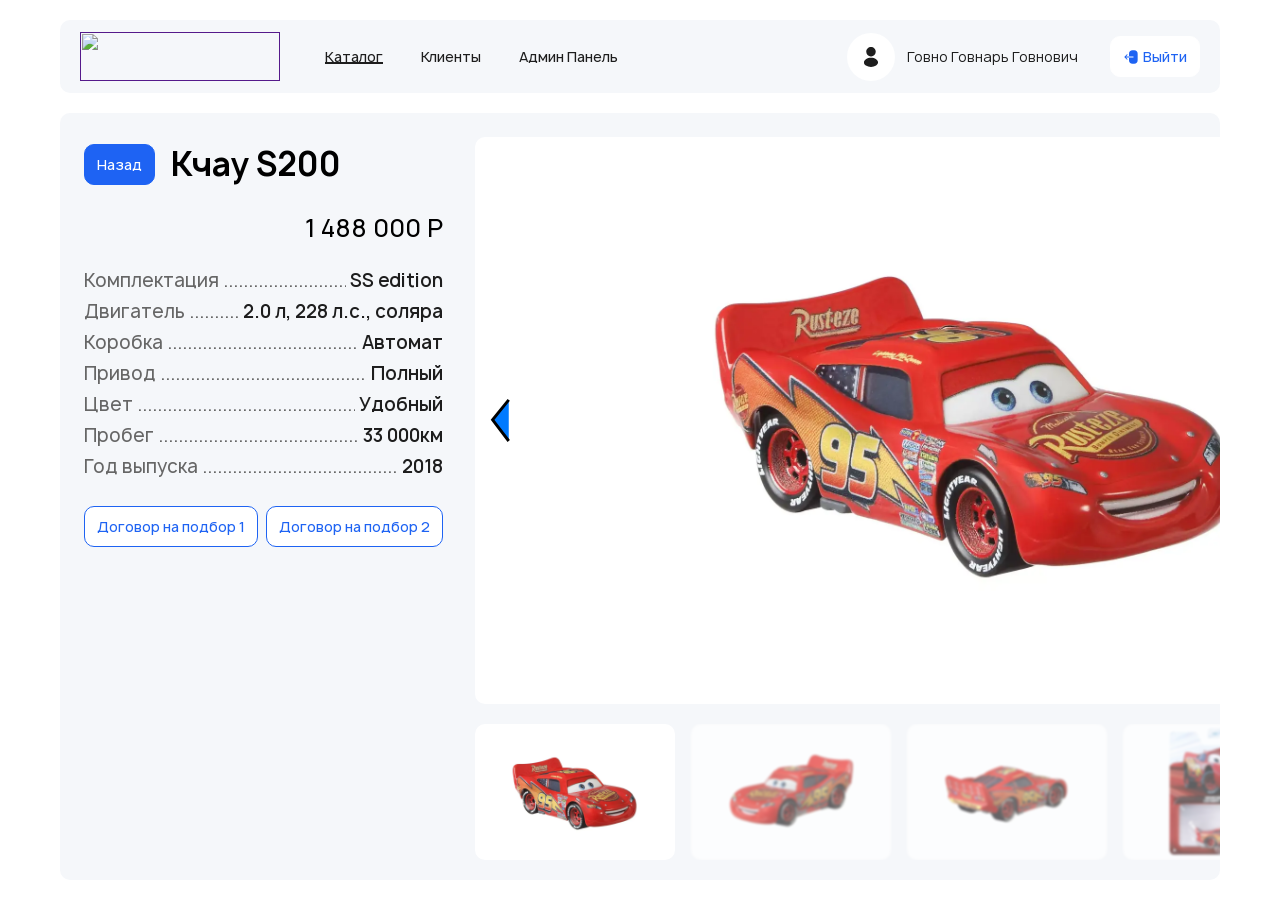
==== detail.html @ e799d73d "Feature: detail add" ====
<!doctype html>
<html lang="ru">
  <head>
    <meta charset="UTF-8" />
    <meta name="viewport" content="width=device-width, initial-scale=1.0" />
    <title>Бибики</title>
    <link rel="stylesheet" href="./src/style/reset.css" />
    <link rel="stylesheet" href="./src/libs/nouislider.min.css" />
    <link rel="stylesheet" href="./src/libs/swiper-bundle.min.css" />
    <link rel="stylesheet" href="./src/style/general/style-general.css" />
    <link rel="stylesheet" href="./src/style/detail/style-detail.css" />
    <script src="./src/libs/nouislider.min.js"></script>
    <script defer src="./src/libs/swiper-bundle.min.js"></script>
    <script defer src="./src/script/main.js"></script>
    <script defer src="./src/script/detail.js"></script>
  </head>
  <body>
    <header class="header">
      <div class="header__container">
        <a class="header__logo" href="">
          <img src="" alt="" />
        </a>

        <nav class="header__nav nav">
          <ul class="nav__list list">
            <li class="list__item"><a class="button link--active" href="index.html">Каталог</a></li>
            <li class="list__item"><a class="button" href="client.html">Клиенты</a></li>
            <li class="list__item"><a class="button" href="admin.html">Админ Панель</a></li>
          </ul>
        </nav>

        <a href="" class="header__profile">
          <img src="./src/assets/images/profile.svg" alt="" />

          <p>Говно Говнарь Говнович</p>
        </a>

        <a href="" class="button button-white header__logout">
          <img src="./src/assets/images/logout.svg" alt="" />
          Выйти
        </a>
      </div>
    </header>

    <main>
      <section class="detail">
        <div class="detail__container">
          <div class="detail__wrap detail__wrap-left">
            <div class="detail__title">
              <a class="button button-primary push-back" href="index.html">Назад</a>

              <h1>Кчау S200</h1>

              <p class="detail__price">1 488 000 P</p>
            </div>

            <ul class="detail__info">
              <li>
                Комплектация

                <div></div>

                <span>SS edition</span>
              </li>

              <li>
                Двигатель

                <div></div>

                <span>2.0 л, 228 л.с., соляра</span>
              </li>

              <li>
                Коробка

                <div></div>

                <span>Автомат</span>
              </li>

              <li>
                Привод

                <div></div>

                <span>Полный</span>
              </li>

              <li>
                Цвет

                <div></div>

                <span>Удобный</span>
              </li>

              <li>
                Пробег

                <div></div>

                <span>33 000км</span>
              </li>

              <li>
                Год выпуска

                <div></div>

                <span>2018</span>
              </li>
            </ul>

            <div class="detail__buttons">
              <button class="button-secondary">Договор на подбор 1</button>

              <button class="button-secondary">Договор на подбор 2</button>
            </div>
          </div>

          <div class="detail__wrap detail__wrap-right">
            <div class="swiper detail__slider">
              <div class="swiper-wrapper">
                <div class="swiper-slide">
                  <img
                    data-fancybox="gallery"
                    src="./src/assets/images/catalog-card1.webp"
                    alt=""
                  />
                </div>

                <div class="swiper-slide">
                  <img
                    data-fancybox="gallery"
                    src="./src/assets/images/catalog-card2.webp"
                    alt=""
                  />
                </div>

                <div class="swiper-slide">
                  <img
                    data-fancybox="gallery"
                    src="./src/assets/images/catalog-card3.webp"
                    alt=""
                  />
                </div>

                <div class="swiper-slide">
                  <img
                    data-fancybox="gallery"
                    src="./src/assets/images/catalog-card4.webp"
                    alt=""
                  />
                </div>
              </div>

              <div class="swiper-button-next">
                <svg width="7" height="15" viewBox="0 0 7 15" fill="none">
                  <path d="M0.398438 0.302734L5.89844 7.52496L0.398438 14.3027" stroke="black" />
                </svg>
              </div>
              <div class="swiper-button-prev">
                <svg width="7" height="15" viewBox="0 0 7 15" fill="none">
                  <path d="M6.13672 14.3154L0.636719 7.09321L6.13672 0.31543" stroke="black" />
                </svg>
              </div>
            </div>

            <div class="swiper detail__gallery">
              <div class="swiper-wrapper">
                <div class="swiper-slide">
                  <img
                    data-fancybox="gallery"
                    src="./src/assets/images/catalog-card1.webp"
                    alt=""
                  />
                </div>

                <div class="swiper-slide">
                  <img
                    data-fancybox="gallery"
                    src="./src/assets/images/catalog-card2.webp"
                    alt=""
                  />
                </div>

                <div class="swiper-slide">
                  <img
                    data-fancybox="gallery"
                    src="./src/assets/images/catalog-card3.webp"
                    alt=""
                  />
                </div>

                <div class="swiper-slide">
                  <img
                    data-fancybox="gallery"
                    src="./src/assets/images/catalog-card4.webp"
                    alt=""
                  />
                </div>
              </div>
            </div>
          </div>
        </div>
      </section>
    </main>

    <footer></footer>

    <aside class="overlay"></aside>
  </body>
</html>
---- src/libs/nouislider.min.css ----
.noUi-target,.noUi-target *{-webkit-touch-callout:none;-webkit-tap-highlight-color:transparent;-webkit-user-select:none;-ms-touch-action:none;touch-action:none;-ms-user-select:none;-moz-user-select:none;user-select:none;-moz-box-sizing:border-box;box-sizing:border-box}.noUi-target{position:relative}.noUi-base,.noUi-connects{width:100%;height:100%;position:relative;z-index:1}.noUi-connects{overflow:hidden;z-index:0}.noUi-connect,.noUi-origin{will-change:transform;position:absolute;z-index:1;top:0;right:0;height:100%;width:100%;-ms-transform-origin:0 0;-webkit-transform-origin:0 0;-webkit-transform-style:preserve-3d;transform-origin:0 0;transform-style:flat}.noUi-txt-dir-rtl.noUi-horizontal .noUi-origin{left:0;right:auto}.noUi-vertical .noUi-origin{top:-100%;width:0}.noUi-horizontal .noUi-origin{height:0}.noUi-handle{-webkit-backface-visibility:hidden;backface-visibility:hidden;position:absolute}.noUi-touch-area{height:100%;width:100%}.noUi-state-tap .noUi-connect,.noUi-state-tap .noUi-origin{-webkit-transition:transform .3s;transition:transform .3s}.noUi-state-drag *{cursor:inherit!important}.noUi-horizontal{height:18px}.noUi-horizontal .noUi-handle{width:34px;height:28px;right:-17px;top:-6px}.noUi-vertical{width:18px}.noUi-vertical .noUi-handle{width:28px;height:34px;right:-6px;bottom:-17px}.noUi-txt-dir-rtl.noUi-horizontal .noUi-handle{left:-17px;right:auto}.noUi-target{background:#FAFAFA;border-radius:4px;border:1px solid #D3D3D3;box-shadow:inset 0 1px 1px #F0F0F0,0 3px 6px -5px #BBB}.noUi-connects{border-radius:3px}.noUi-connect{background:#3FB8AF}.noUi-draggable{cursor:ew-resize}.noUi-vertical .noUi-draggable{cursor:ns-resize}.noUi-handle{border:1px solid #D9D9D9;border-radius:3px;background:#FFF;cursor:default;box-shadow:inset 0 0 1px #FFF,inset 0 1px 7px #EBEBEB,0 3px 6px -3px #BBB}.noUi-active{box-shadow:inset 0 0 1px #FFF,inset 0 1px 7px #DDD,0 3px 6px -3px #BBB}.noUi-handle:after,.noUi-handle:before{content:"";display:block;position:absolute;height:14px;width:1px;background:#E8E7E6;left:14px;top:6px}.noUi-handle:after{left:17px}.noUi-vertical .noUi-handle:after,.noUi-vertical .noUi-handle:before{width:14px;height:1px;left:6px;top:14px}.noUi-vertical .noUi-handle:after{top:17px}[disabled] .noUi-connect{background:#B8B8B8}[disabled] .noUi-handle,[disabled].noUi-handle,[disabled].noUi-target{cursor:not-allowed}.noUi-pips,.noUi-pips *{-moz-box-sizing:border-box;box-sizing:border-box}.noUi-pips{position:absolute;color:#999}.noUi-value{position:absolute;white-space:nowrap;text-align:center}.noUi-value-sub{color:#ccc;font-size:10px}.noUi-marker{position:absolute;background:#CCC}.noUi-marker-sub{background:#AAA}.noUi-marker-large{background:#AAA}.noUi-pips-horizontal{padding:10px 0;height:80px;top:100%;left:0;width:100%}.noUi-value-horizontal{-webkit-transform:translate(-50%,50%);transform:translate(-50%,50%)}.noUi-rtl .noUi-value-horizontal{-webkit-transform:translate(50%,50%);transform:translate(50%,50%)}.noUi-marker-horizontal.noUi-marker{margin-left:-1px;width:2px;height:5px}.noUi-marker-horizontal.noUi-marker-sub{height:10px}.noUi-marker-horizontal.noUi-marker-large{height:15px}.noUi-pips-vertical{padding:0 10px;height:100%;top:0;left:100%}.noUi-value-vertical{-webkit-transform:translate(0,-50%);transform:translate(0,-50%);padding-left:25px}.noUi-rtl .noUi-value-vertical{-webkit-transform:translate(0,50%);transform:translate(0,50%)}.noUi-marker-vertical.noUi-marker{width:5px;height:2px;margin-top:-1px}.noUi-marker-vertical.noUi-marker-sub{width:10px}.noUi-marker-vertical.noUi-marker-large{width:15px}.noUi-tooltip{display:block;position:absolute;border:1px solid #D9D9D9;border-radius:3px;background:#fff;color:#000;padding:5px;text-align:center;white-space:nowrap}.noUi-horizontal .noUi-tooltip{-webkit-transform:translate(-50%,0);transform:translate(-50%,0);left:50%;bottom:120%}.noUi-vertical .noUi-tooltip{-webkit-transform:translate(0,-50%);transform:translate(0,-50%);top:50%;right:120%}.noUi-horizontal .noUi-origin>.noUi-tooltip{-webkit-transform:translate(50%,0);transform:translate(50%,0);left:auto;bottom:10px}.noUi-vertical .noUi-origin>.noUi-tooltip{-webkit-transform:translate(0,-18px);transform:translate(0,-18px);top:auto;right:28px}
---- src/style/general/style-general.css ----
@font-face {
  font-family: "Manrope";
  src: local("Manrope-Regular"), local("Manrope Regular"), url("../../assets/fonts/Manrope-Thin.woff2") format("woff2");
  font-weight: 200;
  font-style: normal;
}
@font-face {
  font-family: "Manrope";
  src: local("Manrope-Light"), local("Manrope Light"), url("../../assets/fonts/Manrope-Light.woff2") format("woff2");
  font-weight: 300;
  font-style: normal;
}
@font-face {
  font-family: "Manrope";
  src: local("Manrope-Regular"), local("Manrope Regular"), url("../../assets/fonts/Manrope-Regular.woff2") format("woff2");
  font-weight: 400;
  font-style: normal;
}
@font-face {
  font-family: "Manrope";
  src: local("Manrope-Medium"), local("Manrope Medium"), url("../../assets/fonts/Manrope-Medium.woff2") format("woff2");
  font-weight: 500;
  font-style: normal;
}
@font-face {
  font-family: "Manrope";
  src: local("Manrope-Semibold"), local("Manrope Semibold"), url("../../assets/fonts/Manrope-Semibold.woff2") format("woff2");
  font-weight: 600;
  font-style: normal;
}
@font-face {
  font-family: "Manrope";
  src: local("Manrope-Bold"), local("Manrope Bold"), url("../../assets/fonts/Manrope-Bold.woff2") format("woff2");
  font-weight: 700;
  font-style: normal;
}
@font-face {
  font-family: "Manrope";
  src: local("Manrope-ExtraBold"), local("Manrope ExtraBold"), url("../../assets/fonts/Manrope-ExtraBold.woff2") format("woff2");
  font-weight: 800;
  font-style: normal;
}
html {
  box-sizing: border-box;
  scroll-behavior: smooth;
}

*,
*::after,
*::before {
  box-sizing: inherit;
  font-family: "Manrope";
}

img {
  max-width: 100%;
}

input::-webkit-outer-spin-button,
input::-webkit-inner-spin-button {
  -webkit-appearance: none;
  margin: 0;
}

/* Firefox */
input[type=number] {
  -moz-appearance: textfield;
}

body {
  min-width: 320px;
  font-family: "Manrope";
  font-weight: 400;
  position: relative;
  margin: 0;
  height: 100vh;
  display: flex;
  flex-direction: column;
  max-width: 1920px;
  margin: 0 auto;
}
@media (max-width: 2040px) {
  body {
    margin: 0 60px;
  }
}

button,
.button {
  font-family: "Manrope";
  display: flex;
  padding: 10px 16px;
  font-size: 16px;
  font-weight: 500;
  border-radius: 10px;
  border: 1px solid transparent;
  background-color: transparent;
  color: #1d1d1d;
  cursor: pointer;
  text-wrap: nowrap;
  justify-content: center;
  align-items: center;
  gap: 4px;
  transition: color 0.3s ease-in-out, background-color 0.3s ease-in-out, border-color 0.3s ease-in-out;
}
@media (max-width: 1600px) {
  button,
  .button {
    font-size: 14px;
    padding: 8px 12px;
  }
}

.button-primary {
  background-color: #1e63f3;
  color: #ffffff;
  border: 1px solid #1e63f3;
}
.button-primary:hover {
  background-color: #1554d0;
  border-color: #1554d0;
}
.button-primary:active {
  background-color: #0d3fa5;
  border-color: #0d3fa5;
}
.button-primary[disabled=disabled], .button-primary:disabled {
  background-color: #d6d6d6;
  border-color: #d6d6d6;
}

.button-secondary {
  background-color: #ffffff;
  color: #1e63f3;
  border: 1px solid #1e63f3;
}
.button-secondary:hover {
  border-color: #1554d0;
  background-color: #e3edff;
}
.button-secondary:active {
  color: #0d3fa5;
  border-color: #c9dcff;
  background-color: #c9dcff;
}
.button-secondary[disabled=disabled], .button-secondary:disabled {
  background-color: #d6d6d6;
}

.button-destructive {
  background-color: #f44336;
  color: #ffffff;
  border: 1px solid #f44336;
}
.button-destructive:hover {
  background-color: #d32f2f;
  border-color: #d32f2f;
}
.button-destructive:active {
  background-color: #b71c1c;
  border-color: #b71c1c;
}
.button-destructive[disabled=disabled], .button-destructive:disabled {
  background-color: #fdd8d8;
  border-color: #fdd8d8;
}

.button-accept {
  background-color: #4caf50;
  color: #ffffff;
  border: 1px solid #4caf50;
}
.button-accept:hover {
  border-color: #43b146;
  background-color: #43b146;
}
.button-accept:active {
  color: #37943a;
  background-color: #37943a;
}
.button-accept[disabled=disabled], .button-accept:disabled {
  background-color: #d6d6d6;
  border: #d6d6d6;
}

.button-white {
  background-color: #ffffff;
  color: #1e63f3;
  border: 1px solid #ffffff;
}
.button-white:hover {
  border-color: #e3edff;
  background-color: #e3edff;
}
.button-white:active {
  color: #0d3fa5;
  border-color: #c9dcff;
  background-color: #c9dcff;
}
.button-white[disabled=disabled], .button-white:disabled {
  background-color: #d6d6d6;
}

.button-pagination {
  background-color: #ffffff;
  border: 1px solid #ffffff;
  padding: 0;
  width: 36px;
  height: 36px;
  display: flex;
  justify-content: center;
  align-items: center;
  border-radius: 4px;
}
.button-pagination:hover {
  border-color: #e3edff;
  background-color: #e3edff;
}
.button-pagination:active {
  color: #0d3fa5;
  border-color: #c9dcff;
  background-color: #c9dcff;
}
.button-pagination[disabled=disabled], .button-pagination:disabled {
  background-color: #d6d6d6;
}

input,
select {
  font-family: "Manrope";
  padding: 10px 16px;
  border-radius: 10px;
  background-color: #ffffff;
  border: 1px solid #999999;
  color: #1d1d1d;
  font-size: 16px;
  font-weight: 400;
  resize: none;
  outline: none;
}
input:focus,
select:focus {
  border-color: #1554d0;
}
@media (max-width: 1600px) {
  input,
  select {
    font-size: 14px;
    padding: 8px 12px;
  }
}

.input-filter {
  background-color: #f5f7fa;
  border-color: #f5f7fa;
}

.checkbox {
  display: block;
  position: relative;
  height: 24px;
  padding-left: 32px;
  cursor: pointer;
  -webkit-user-select: none;
  -moz-user-select: none;
  user-select: none;
}
.checkbox input {
  position: absolute;
  opacity: 0;
  cursor: pointer;
  height: 0;
  width: 0;
}
.checkbox .checkmark {
  position: absolute;
  top: 0;
  left: 0;
  height: 24px;
  width: 24px;
  border: 1px solid #ffffff;
  background-color: #ffffff;
  border-radius: 4px;
}
.checkbox .checkmark::after {
  content: "";
  position: absolute;
  display: none;
  left: 6px;
  top: 2px;
  width: 10px;
  height: 15px;
  border: solid #ffffff;
  border-width: 0 3px 3px 0;
  transform: rotate(45deg);
}
.checkbox input:checked ~ .checkmark {
  background-color: #1e63f3;
}
.checkbox input:checked ~ .checkmark:after {
  display: block;
}

.header {
  margin-top: 20px;
}
.header__container {
  display: flex;
  align-items: center;
  gap: 32px;
  padding: 12px 20px;
  background-color: #f5f7fa;
  border-radius: 10px;
}
.header__container .header__logo img {
  width: 200px;
  height: 49px;
}
.header__container .nav ul {
  display: flex;
  gap: 12px;
}
.header__container .nav ul li a {
  position: relative;
}
.header__container .nav ul li a::after {
  content: "";
  position: absolute;
  bottom: 12px;
  left: 12px;
  right: 12px;
  height: 2px;
  background-color: #1d1d1d;
  transform: scaleX(0);
  transition: background-color 0.3s ease-in-out;
}
.header__container .nav ul li a:hover {
  color: #1554d0;
}
.header__container .nav ul li a:hover::after {
  background-color: #1554d0;
}
.header__container .nav ul li .link--active::after {
  transform: scaleX(100%);
}
.header__container .header__profile {
  margin-left: auto;
  display: flex;
  align-items: center;
  gap: 12px;
  color: #1d1d1d;
}
.header__container .header__profile img {
  padding: 12px;
  border-radius: 50%;
  background-color: #ffffff;
}
.header__container .header__profile p {
  font-size: 14px;
  transition: color 0.3s ease-in-out;
}
.header__container .header__profile:hover {
  color: #1554d0;
}
main {
  display: flex;
  gap: 16px;
  margin: 20px 0;
  height: 100%;
  overflow: hidden;
}

.pagination {
  display: flex;
  justify-content: center;
  align-items: end;
  gap: 4px;
}
.pagination .pagination__pages {
  display: flex;
  align-items: end;
  gap: 4px;
}
.pagination .button-pagination--active {
  background-color: #1e63f3 !important;
  color: #ffffff;
}

.overlay {
  display: none;
  position: fixed;
  z-index: 1000;
  top: 0;
  left: 0;
  right: 0;
  bottom: 0;
  background-color: rgba(0, 0, 0, 0.5);
}

::-webkit-scrollbar {
  width: 5px;
  border-radius: 5px;
}

::-webkit-scrollbar-track {
  background: #f5f7fa;
}

::-webkit-scrollbar-thumb {
  background: #1e63f3;
  border-radius: 5px;
}/*# sourceMappingURL=style-general.css.map */
---- src/style/detail/style-detail.css ----
@font-face {
  font-family: "Manrope";
  src: local("Manrope-Regular"), local("Manrope Regular"), url("../../assets/fonts/Manrope-Thin.woff2") format("woff2");
  font-weight: 200;
  font-style: normal;
}
@font-face {
  font-family: "Manrope";
  src: local("Manrope-Light"), local("Manrope Light"), url("../../assets/fonts/Manrope-Light.woff2") format("woff2");
  font-weight: 300;
  font-style: normal;
}
@font-face {
  font-family: "Manrope";
  src: local("Manrope-Regular"), local("Manrope Regular"), url("../../assets/fonts/Manrope-Regular.woff2") format("woff2");
  font-weight: 400;
  font-style: normal;
}
@font-face {
  font-family: "Manrope";
  src: local("Manrope-Medium"), local("Manrope Medium"), url("../../assets/fonts/Manrope-Medium.woff2") format("woff2");
  font-weight: 500;
  font-style: normal;
}
@font-face {
  font-family: "Manrope";
  src: local("Manrope-Semibold"), local("Manrope Semibold"), url("../../assets/fonts/Manrope-Semibold.woff2") format("woff2");
  font-weight: 600;
  font-style: normal;
}
@font-face {
  font-family: "Manrope";
  src: local("Manrope-Bold"), local("Manrope Bold"), url("../../assets/fonts/Manrope-Bold.woff2") format("woff2");
  font-weight: 700;
  font-style: normal;
}
@font-face {
  font-family: "Manrope";
  src: local("Manrope-ExtraBold"), local("Manrope ExtraBold"), url("../../assets/fonts/Manrope-ExtraBold.woff2") format("woff2");
  font-weight: 800;
  font-style: normal;
}
.detail {
  width: 100%;
  height: 100%;
}
.detail__container {
  height: 100%;
  background-color: #f5f7fa;
  border-radius: 10px;
  padding: 24px;
  display: flex;
  gap: 32px;
  overflow-y: auto;
}
.detail__container .detail__wrap {
  height: 100%;
}
.detail__container .detail__wrap-right {
  max-width: 1000px;
}
.detail__container .detail__wrap-right .detail__slider {
  height: calc(80% - 8px);
  max-height: 700px;
  margin-bottom: 20px;
}
.detail__container .detail__wrap-right .detail__gallery {
  height: calc(20% - 8px);
  max-height: 180px;
}
.detail__container .detail__wrap-right .detail__gallery .swiper-slide {
  width: 200px;
}
.detail__container .detail__wrap-right .detail__gallery .swiper-slide img {
  filter: blur(1px) opacity(70%);
  transition: filter 0.3s ease-in-out;
}
.detail__container .detail__wrap-right .detail__gallery .swiper-slide-thumb-active img {
  filter: blur(0px) opacity(100%);
}
.detail__container .detail__wrap-right .swiper-slide img {
  width: 100%;
  height: 100%;
  -o-object-fit: contain;
     object-fit: contain;
  background-color: #ffffff;
  border-radius: 10px;
  -moz-user-select: none;
  -webkit-user-select: none;
  user-select: none;
}
.detail__container .detail__wrap-left {
  width: 100%;
  display: flex;
  flex-direction: column;
}
.detail__container .detail__wrap-left .detail__title {
  display: flex;
  width: 100%;
  align-items: center;
  flex-wrap: wrap;
  gap: 16px;
  margin-bottom: 16px;
}
.detail__container .detail__wrap-left .detail__title h1 {
  font-size: 32px;
  font-weight: 700;
}
.detail__container .detail__wrap-left .detail__title .detail__price {
  margin-left: auto;
  font-size: 24px;
  font-weight: 500;
}
.detail__container .detail__wrap-left .detail__buttons {
  width: 100%;
  display: flex;
  gap: 8px;
}
.detail__container .detail__wrap-left .detail__buttons button,
.detail__container .detail__wrap-left .detail__buttons a {
  width: 100%;
}
.detail__container .detail__wrap-left .detail__info {
  width: 100%;
  margin-bottom: 24px;
}
.detail__container .detail__wrap-left .detail__info li {
  font-size: 18px;
  font-weight: 500;
  color: #666666;
  display: flex;
  gap: 4px;
  white-space: nowrap;
}
.detail__container .detail__wrap-left .detail__info li div {
  width: 100%;
  overflow: hidden;
  white-space: nowrap;
  position: relative;
}
.detail__container .detail__wrap-left .detail__info li div::after {
  position: absolute;
  content: "....................................................................................................................................................................";
}
.detail__container .detail__wrap-left .detail__info li span {
  color: #1d1d1d;
  white-space: nowrap;
  font-weight: 600;
}/*# sourceMappingURL=style-detail.css.map */
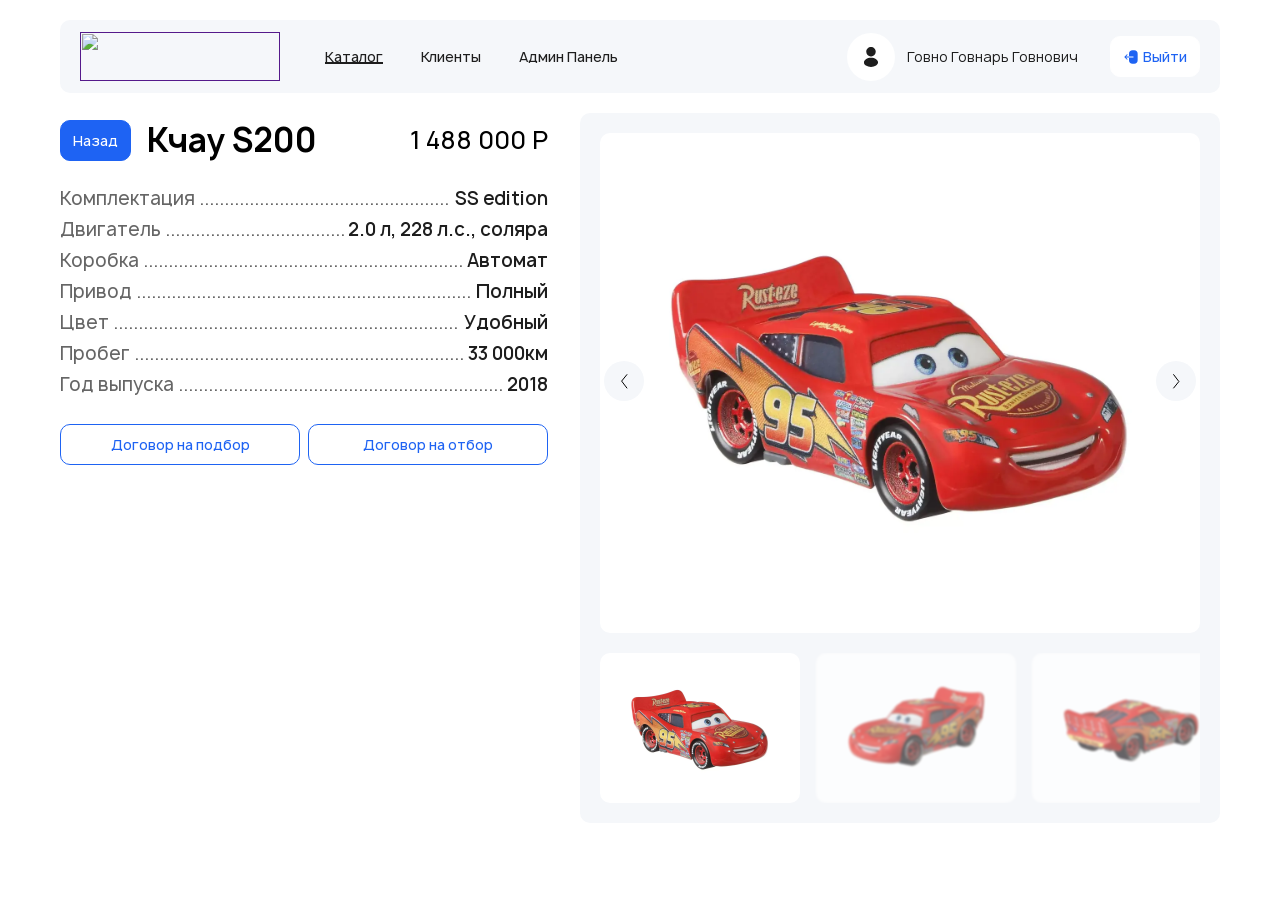
==== commit e9770c82: "Feature: finish detail page" ====
--- a/detail.html
+++ b/detail.html
@@ -113,9 +113,9 @@
             </ul>
 
             <div class="detail__buttons">
-              <button class="button-secondary">Договор на подбор 1</button>
-
-              <button class="button-secondary">Договор на подбор 2</button>
+              <button class="button-secondary open-modal">Договор на подбор</button>
+
+              <button class="button-secondary">Договор на отбор</button>
             </div>
           </div>
 
@@ -207,7 +207,38 @@
       </section>
     </main>
 
-    <footer></footer>
+    <aside class="modal">
+      <form action="" class="modal__container">
+        <h2>Договор на подбор</h2>
+
+        <div class="modal__content">
+          <div class="cars">
+            <div class="cars__card">
+              <img src="./src/assets/images/catalog-card1.webp" alt="" />
+
+              <h3>Кчау S200</h3>
+            </div>
+          </div>
+
+          <label for="user">
+            Выберите клиента
+
+            <select name="user" id="">
+              <option value="1">Гейский Гей Геевич</option>
+              <option value="2">Питонский Питон Питоневич</option>
+              <option value="3">Пыхарский Пыхарь Пыхаревич</option>
+              <option value="9999">Фронтов Гигачад Ебейший</option>
+            </select>
+          </label>
+        </div>
+
+        <div class="modal__buttons">
+          <button class="button-secondary cancel">Отменить</button>
+
+          <button class="button-primary save">Создать договор</button>
+        </div>
+      </form>
+    </aside>
 
     <aside class="overlay"></aside>
   </body>
--- a/src/style/general/style-general.css
+++ b/src/style/general/style-general.css
@@ -397,6 +397,36 @@
   background-color: rgba(0, 0, 0, 0.5);
 }
 
+.modal {
+  display: none;
+  position: fixed;
+  z-index: 1100;
+  left: 50%;
+  top: 50%;
+  transform: translate(-50%, -50%);
+  width: 600px;
+  background-color: #ffffff;
+  border-radius: 10px;
+}
+.modal__container {
+  padding: 32px;
+  display: flex;
+  flex-direction: column;
+  gap: 20px;
+}
+.modal__container h2 {
+  font-size: 32px;
+  font-weight: 600;
+  text-align: center;
+}
+.modal__container .modal__buttons {
+  display: flex;
+  gap: 8px;
+}
+.modal__container .modal__buttons button {
+  width: 100%;
+}
+
 ::-webkit-scrollbar {
   width: 5px;
   border-radius: 5px;
--- a/src/style/detail/style-detail.css
+++ b/src/style/detail/style-detail.css
@@ -45,27 +45,38 @@
   height: 100%;
 }
 .detail__container {
-  height: 100%;
-  background-color: #f5f7fa;
-  border-radius: 10px;
-  padding: 24px;
+  max-width: 1400px;
+  margin: 0 auto;
   display: flex;
   gap: 32px;
   overflow-y: auto;
 }
-.detail__container .detail__wrap {
-  height: 100%;
-}
 .detail__container .detail__wrap-right {
-  max-width: 1000px;
+  background-color: #f5f7fa;
+  border-radius: 10px;
+  padding: 20px;
 }
 .detail__container .detail__wrap-right .detail__slider {
-  height: calc(80% - 8px);
-  max-height: 700px;
+  height: 500px;
+  width: 600px;
   margin-bottom: 20px;
 }
+.detail__container .detail__wrap-right .detail__slider .swiper-button-prev,
+.detail__container .detail__wrap-right .detail__slider .swiper-button-next {
+  background-color: #f5f7fa;
+  width: 40px;
+  height: 40px;
+  border-radius: 50%;
+}
+.detail__container .detail__wrap-right .detail__slider .swiper-button-prev svg,
+.detail__container .detail__wrap-right .detail__slider .swiper-button-next svg {
+  width: 15px;
+  height: 15px;
+  fill: none;
+}
 .detail__container .detail__wrap-right .detail__gallery {
-  height: calc(20% - 8px);
+  width: 600px;
+  height: 150px;
   max-height: 180px;
 }
 .detail__container .detail__wrap-right .detail__gallery .swiper-slide {
@@ -146,4 +157,40 @@
   color: #1d1d1d;
   white-space: nowrap;
   font-weight: 600;
+}
+
+.modal {
+  width: 500px;
+}
+.modal__container .modal__content {
+  display: flex;
+  flex-direction: column;
+  gap: 16px;
+}
+.modal__container .modal__content .cars {
+  display: flex;
+  flex-direction: column;
+  gap: 8px;
+}
+.modal__container .modal__content .cars__card {
+  border-radius: 10px;
+  padding: 12px;
+  background-color: #f5f7fa;
+  display: flex;
+  gap: 24px;
+}
+.modal__container .modal__content .cars__card img {
+  width: 150px;
+  height: 100px;
+  -o-object-fit: cover;
+     object-fit: cover;
+}
+.modal__container .modal__content .cars__card h3 {
+  font-size: 24px;
+  font-weight: 500;
+}
+.modal__container .modal__content label {
+  display: flex;
+  flex-direction: column;
+  gap: 4px;
 }/*# sourceMappingURL=style-detail.css.map */
